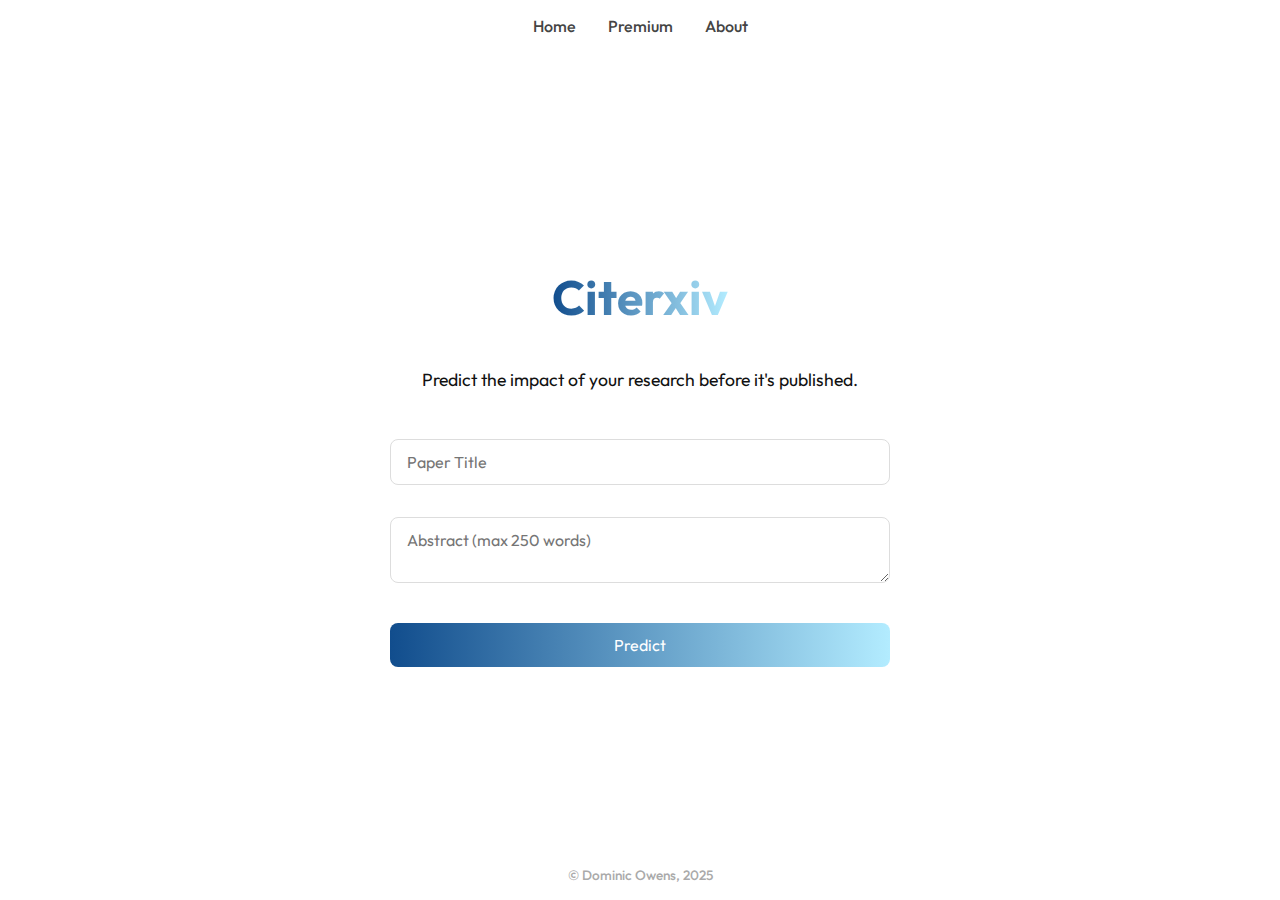
==== index.html @ a3dd5920 "add back footer" ====
<!DOCTYPE html>
<html lang="en">
<head>
  <meta charset="UTF-8" />
  <meta name="viewport" content="width=device-width,initial-scale=1.0" />
  <title>Citerxiv – Predict Your Research Impact</title>
  <link rel="stylesheet" href="styles.css" />
  <link href="https://fonts.googleapis.com/css2?family=Outfit:wght@400;700&display=swap" rel="stylesheet">
</head>
<body>
  <!-- Top Navigation -->
  <div class="nav">
    <a href="#">Home</a>
    <a href="#">Premium</a>
    <a href="#">About</a>
  </div>

  <!-- Main Content -->
  <div class="container">
    <h1 class="main-title">Citerxiv</h1>
    <p class="tagline">Predict the impact of your research before it's published.</p>
    
    <form id="predictForm">
      <input type="text" id="title" placeholder="Paper Title" required />
      <textarea id="abstract" maxlength="250" placeholder="Abstract (max 250 words)" required></textarea>
      <button type="submit">Predict</button>
    </form>

    <div id="spinner" class="spinner hidden"></div>

    <div id="results" class="results hidden">
      <div class="card">
        <h2>Total Citations</h2>
        <p id="citationsValue"></p>
      </div>
      <div class="card">
        <h2>Impact Factor</h2>
        <p id="impactValue"></p>
      </div>
      <div class="card">
        <h2>Seminal Chance</h2>
        <p id="seminalValue"></p>
      </div>
      <div class="card">
        <h2>Journal Suggestion</h2>
        <p id="journalValue"></p>
      </div>
    </div>
  </div>

  <script>
    const form = document.getElementById("predictForm");
    const spinner = document.getElementById("spinner");
    const results = document.getElementById("results");

    const biomedjournals = [
      "Nature","Science","Cell","The Lancet","The New England Journal of Medicine",
      "JAMA (Journal of the American Medical Association)","Nature Medicine","Nature Genetics",
      "Nature Biotechnology","Cell Metabolism","Nature Neuroscience",
      "PNAS (Proceedings of the National Academy of Sciences)","Nature Communications",
      "The BMJ (British Medical Journal)","Science Translational Medicine",
      "Nature Reviews Molecular Cell Biology","EMBO Journal","Cancer Cell",
      "Cell Stem Cell","Nature Methods","Molecular Cell","Genome Biology",
      "PLoS Biology","Journal of Clinical Investigation","Nature Immunology",
      "Blood","eLife","Scientific Reports","mBio","EMBO Molecular Medicine",
      "The Plant Cell","Current Biology","Journal of Biological Chemistry",
      "Development","Nucleic Acids Research","MDPI Sustainability",
      "Journal of Cellular Physiology","Journal of Virology",
      "MDPI International Journal of Molecular Sciences","Journal of Experimental Biology",
      "BMC Biology","MDPI Cells","Journal of Proteome Research",
      "Plant Physiology","MDPI Plants","Frontiers in Microbiology","PeerJ",
      "MDPI Biology","Journal of Biosciences","F1000Research"
    ];

    // Define physics/CS journals
    const physicsjournals = [
        "Physical Review Letters", "Nature Physics", "Reviews of Modern Physics", 
        "IEEE Transactions on Pattern Analysis and Machine Intelligence", "Journal of High Energy Physics", 
        "ACM Computing Surveys", "Journal of Machine Learning Research", "Physical Review X", 
        "Communications of the ACM", "IEEE Transactions on Neural Networks and Learning Systems", 
        "Nature Computational Science", "Scientific Data", "Physical Review D", 
        "IEEE Transactions on Information Theory", "Journal of Statistical Mechanics", 
        "Quantum", "IEEE Transactions on Image Processing", "Journal of Computational Physics", 
        "Computer Vision and Image Understanding", "Physics Reports", 
        "Journal of Chemical Physics", "Applied Physics Letters", "IEEE/ACM Transactions on Networking", 
        "Quantum Information Processing", "Physical Review Applied", 
        "ACM Transactions on Graphics", "Journal of Applied Physics", "New Journal of Physics", 
        "IEEE Journal on Selected Areas in Communications", "Physical Review B", 
        "Journal of Statistical Physics", "Computer Methods in Applied Mechanics and Engineering", 
        "Neural Computation", "Journal of Fluid Mechanics", "European Physical Journal C", 
        "Artificial Intelligence", "Journal of Cosmology and Astroparticle Physics", 
        "IEEE Transactions on Software Engineering", "Computational Linguistics", 
        "IEEE Robotics and Automation Letters", "Journal of Physics D: Applied Physics", 
        "Information Systems Research", "Journal of Optics", "Journal of Computational Chemistry", 
        "Optics Express", "IEEE Transactions on Parallel and Distributed Systems", 
        "MDPI Algorithms", "Journal of Physics: Condensed Matter", "ACM Transactions on Computer Systems", 
        "Physica A: Statistical Mechanics and its Applications"
    ];

    // Combine the two arrays
    const journals = [...biomedjournals, ...physicsjournals];

    form.addEventListener("submit", function (e) {
      e.preventDefault();
      results.classList.add("hidden");
      spinner.classList.remove("hidden");

      const delay = Math.floor(Math.random() * 5 + 1) * 333;
      setTimeout(() => {
        const citations = Math.floor(Math.random() * 501);
        const impact = Math.floor(Math.random() * 50) + 1;
        const seminal = Math.floor(Math.random() * 101);
        const journal = journals[Math.floor(Math.random() * journals.length)];

        document.getElementById("citationsValue").textContent = citations;
        document.getElementById("impactValue").textContent = impact;
        document.getElementById("seminalValue").textContent = `${seminal}%`;
        document.getElementById("journalValue").textContent = journal;

        spinner.classList.add("hidden");
        results.classList.remove("hidden");
      }, delay);
    });
  </script>
  <footer class="footer">
    © Dominic Owens, 2025
  </footer>
</body>
</html>
---- styles.css ----
@import url('https://fonts.googleapis.com/css2?family=Outfit:wght@400;700&display=swap');

html, body {
  margin: 0;
  padding: 0;
  height: 100%;
  font-family: 'Outfit', sans-serif;
  background: #fff;
  color: #333;
  display: flex;
  flex-direction: column;
}

footer {
  text-align: center;
  color: #aaa;
  font-size: 0.85rem;
  font-weight: 500;
  padding: 1rem;
}

/* Navigation bar styling */
.nav {
  display: flex;
  justify-content: center;
  gap: 2rem;
  padding: 1rem 0;
}

.nav a {
  text-decoration: none;
  color: #444;
  font-weight: 500;
  font-size: 1rem;
  transition: color 0.3s ease;
}

.nav a:hover {
  color: #aaa;
}

/* Main Centered Content */
.container {
  flex: 1;
  display: flex;
  flex-direction: column;
  align-items: center;
  justify-content: center;
  padding: 1rem;
  gap: 1rem;
}

.main-title {
  font-size: 3rem;
  margin-bottom: 0.5rem;
  background: linear-gradient(90deg, #114d8d, #b3ecff);
  -webkit-background-clip: text;
  background-clip: text;
  color: transparent;
}

.tagline {
  font-size: 1.1rem;
  color: #111;
  margin-bottom: 2rem;
  text-align: center;
  max-width: 500px;
}

form {
  display: flex;
  flex-direction: column;
  width: 100%;
  max-width: 500px;
  gap: 1rem;
}

input[type="text"],
textarea,
button {
  width: 100%;
  box-sizing: border-box;
}

input[type="text"],
textarea {
  font-family: 'Outfit', sans-serif;
  font-size: 1rem;
  padding: 0.75rem 1rem;
  margin-bottom: 1rem;
  border: 1px solid #ddd;
  border-radius: 0.5rem;
  transition: border-color 0.3s ease;
}

input:focus,
textarea:focus {
  outline: none;
  border-color: #114d8d;
}

button {
  padding: 0.75rem 1rem;
  font-size: 1rem;
  font-family: 'Outfit', sans-serif;
  border: none;
  border-radius: 0.5rem;
  background: linear-gradient(90deg, #114d8d, #b3ecff);
  color: #fff;
  cursor: pointer;
  transition: transform 0.2s ease, opacity 0.2s ease;
  margin-top: 0.5rem;
}

button:hover {
  transform: scale(1.03);
  opacity: 0.9;
}

/* Loading Spinner */
.spinner {
  margin-top: 2rem;
  width: 40px;
  height: 40px;
  border: 4px solid #b3ecff;
  border-top: 4px solid #114d8d;
  border-radius: 50%;
  animation: spin 1s linear infinite;
}

@keyframes spin {
  0% { transform: rotate(0deg); }
  100% { transform: rotate(360deg); }
}

/* Prediction Results */
.results {
  display: flex;
  flex-wrap: wrap;
  justify-content: center;
  gap: 1rem;
  margin-top: 2rem;
  width: 100%;
  max-width: 500px;
}

.card {
  background: #f9f9f9;
  padding: 1rem;
  border-radius: 0.75rem;
  text-align: center;
  box-shadow: 0 2px 6px rgba(0,0,0,0.05);
}

.card h2 {
  margin-bottom: 0.5rem;
  font-size: 1.1rem;
  color: #555;
}

.card p {
  font-size: 1.5rem;
  font-weight: bold;
  margin: 0;
}

.hidden {
  display: none;
}
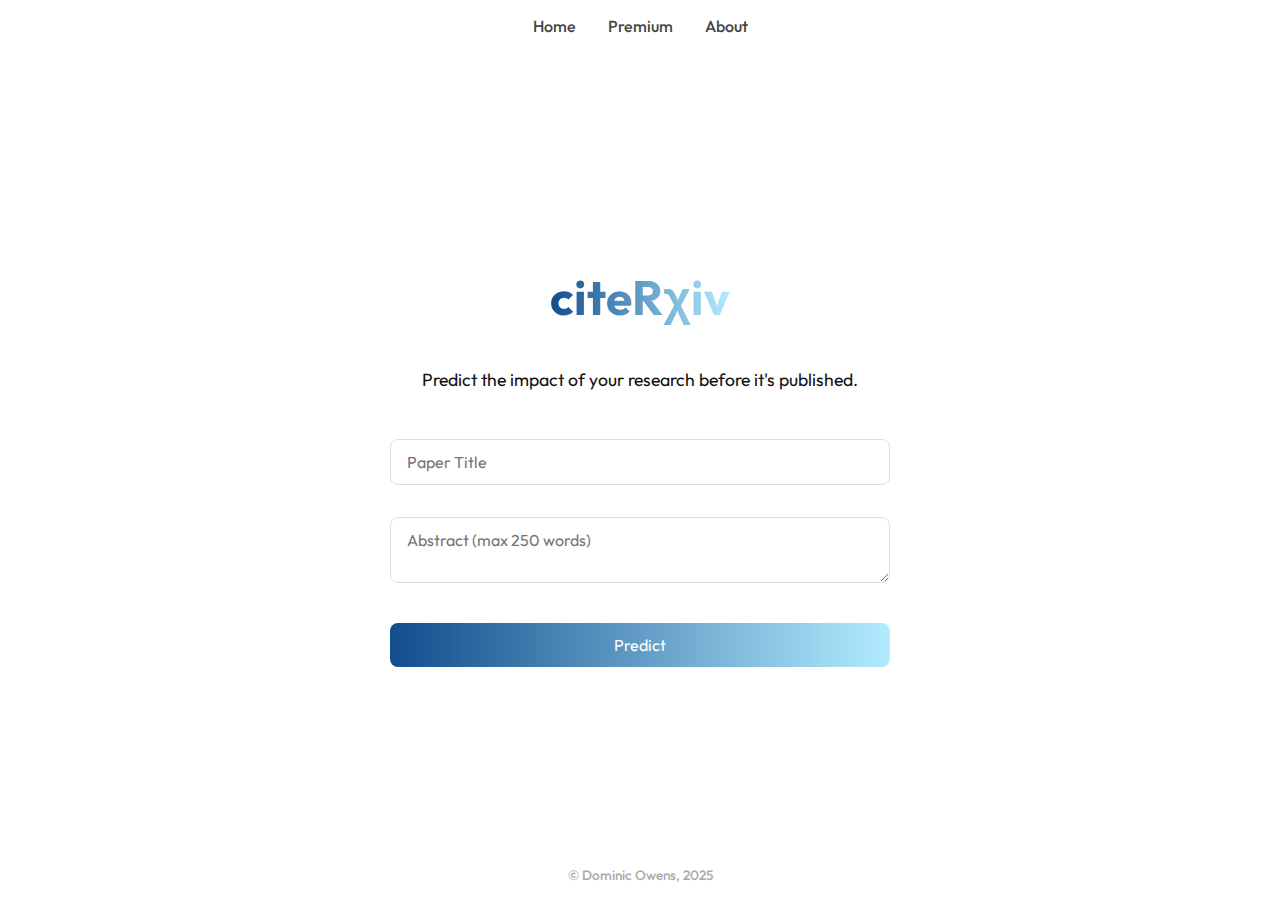
==== commit 8719951d: "add favicon" ====
--- a/index.html
+++ b/index.html
@@ -3,9 +3,10 @@
 <head>
   <meta charset="UTF-8" />
   <meta name="viewport" content="width=device-width,initial-scale=1.0" />
-  <title>Citerxiv – Predict Your Research Impact</title>
+  <title>citeRχiv – Predict Your Research Impact</title>
   <link rel="stylesheet" href="styles.css" />
   <link href="https://fonts.googleapis.com/css2?family=Outfit:wght@400;700&display=swap" rel="stylesheet">
+  <link rel="icon" href="favicon.svg" type="image/svg+xml">
 </head>
 <body>
   <!-- Top Navigation -->
@@ -17,7 +18,7 @@
 
   <!-- Main Content -->
   <div class="container">
-    <h1 class="main-title">Citerxiv</h1>
+    <h1 class="main-title">citeRχiv</h1>
     <p class="tagline">Predict the impact of your research before it's published.</p>
     
     <form id="predictForm">
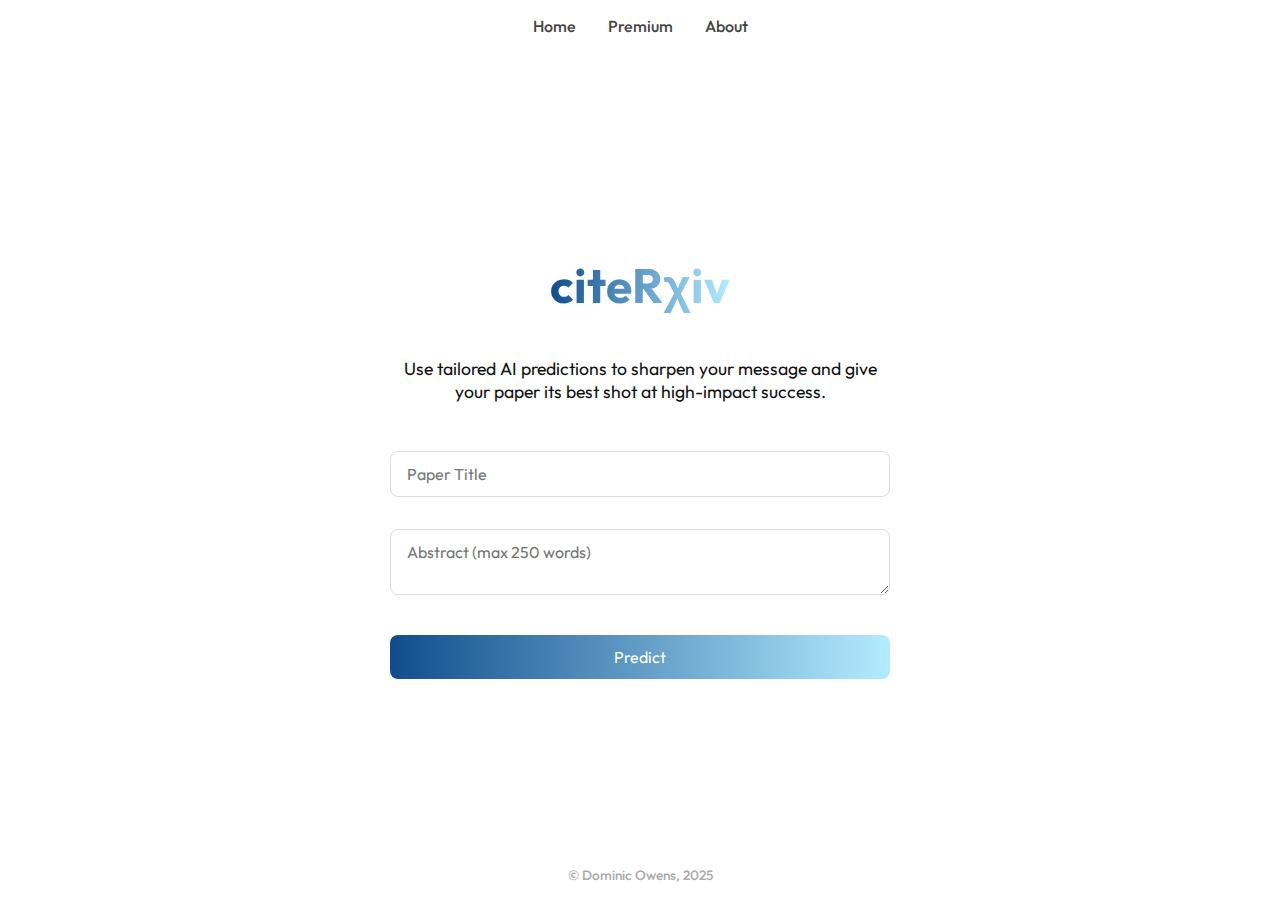
==== commit 5cc7997c: "Update index.html" ====
--- a/index.html
+++ b/index.html
@@ -3,7 +3,7 @@
 <head>
   <meta charset="UTF-8" />
   <meta name="viewport" content="width=device-width,initial-scale=1.0" />
-  <title>citeRχiv – Predict Your Research Impact</title>
+  <title>citeRχiv – Hone your message</title>
   <link rel="stylesheet" href="styles.css" />
   <link href="https://fonts.googleapis.com/css2?family=Outfit:wght@400;700&display=swap" rel="stylesheet">
   <link rel="icon" href="favicon.svg" type="image/svg+xml">
@@ -19,7 +19,7 @@
   <!-- Main Content -->
   <div class="container">
     <h1 class="main-title">citeRχiv</h1>
-    <p class="tagline">Predict the impact of your research before it's published.</p>
+    <p class="tagline">Use tailored AI predictions to sharpen your message and give your paper its best shot at high-impact success.</p>
     
     <form id="predictForm">
       <input type="text" id="title" placeholder="Paper Title" required />
@@ -127,4 +127,4 @@
     © Dominic Owens, 2025
   </footer>
 </body>
-</html>+</html>
